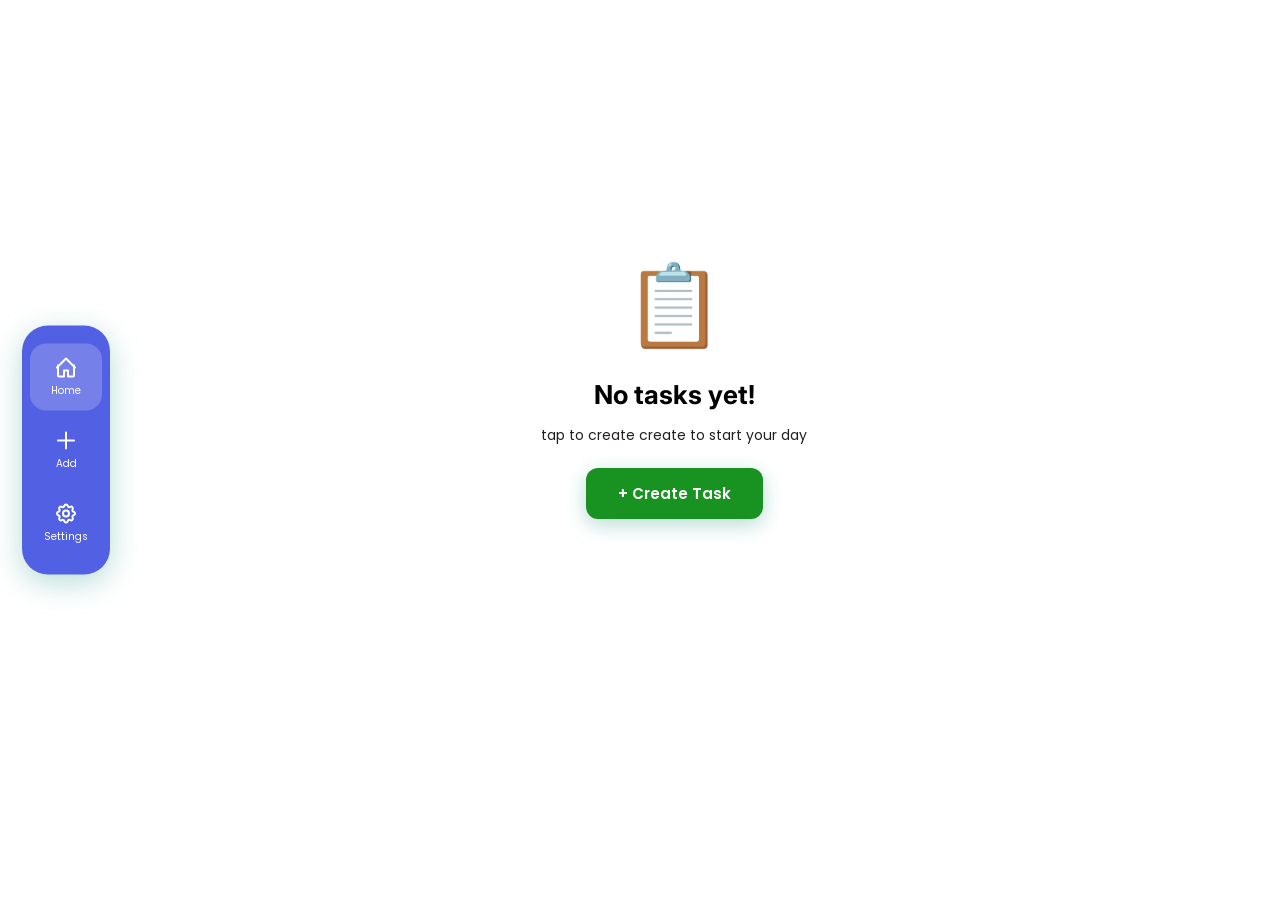
==== Index.html @ 66a66967 "Fix formatting of google-site-verification meta tag" ====
<!doctype html>
<html lang="en">
  <head>
    <meta charset="UTF-8">
    <meta name="viewport" content="width=device-width,initial-scale=1.0">
    <title>ReFocusGen- Organize Tasks. Stay Focused.</title>
    <link rel="preconnect" href="https://fonts.googleapis.com">
    <link rel="preconnect" href="https://fonts.gstatic.com" crossorigin>
    <link href="https://fonts.googleapis.com/css2?family=Inter:ital,opsz,wght@0,14..32,100..900;1,14..32,100..900&family=Poppins:ital,wght@0,100;0,200;0,300;0,400;0,500;0,600;0,700;0,800;0,900;1,100;1,200;1,300;1,400;1,500;1,600;1,700;1,800;1,900&display=swap" rel="stylesheet">
    <meta name="description" content="ReFocusGen is a smart productivity and focus management app that helps you organize tasks, track progress, and stay focused with powerful tools and analytics.">
    <meta name="keywords" content="productivity app, task manager, focus timer, study planner, productivity dashboard, to-do app">
 <link rel="icon" type="image/png" sizes="64x64" href="assets/ReFocusGen.png">
<meta name="author" content="Syed Aayan Islam">
  <meta name="google-site-verification" content="lUFioAUQ8ghsBhZrG5ravyhRJAO_spdpukRFwXbaTaU" />

    <link rel="stylesheet" href="Style.css">
  </head>
  <body class="home-page">

    <nav class="navbar">
      <a href="Index.html" class="navbar-link">
        <svg xmlns="http://www.w3.org/2000/svg" width="22" height="22" fill="none" viewBox="0 0 24 24" stroke="currentColor" stroke-width="2">
          <path stroke-linecap="round" stroke-linejoin="round" d="M3 12L12 3l9 9M4 10v10a1 1 0 001 1h5v-6h4v6h5a1 1 0 001-1V10" />
        </svg>
        <span>Home</span>
      </a>
      <a href="Add.html" class="navbar-link">
        <svg xmlns="http://www.w3.org/2000/svg" width="22" height="22" fill="none" viewBox="0 0 24 24" stroke="currentColor" stroke-width="2">
          <path stroke-linecap="round" stroke-linejoin="round" d="M12 4v16m8-8H4" />
        </svg>
        <span>Add</span>
      </a>
      <a href="Settings.html" class="navbar-link">
        <svg xmlns="http://www.w3.org/2000/svg" width="22" height="22" fill="none" viewBox="0 0 24 24" stroke="currentColor" stroke-width="2">
          <path stroke-linecap="round" stroke-linejoin="round" d="M10.325 4.317c.426-1.756 2.924-1.756 3.35 0a1.724 1.724 0 002.573 1.066c1.543-.94 3.31.826 2.37 2.37a1.724 1.724 0 001.065 2.572c1.756.426 1.756 2.924 0 3.35a1.724 1.724 0 00-1.066 2.573c.94 1.543-.826 3.31-2.37 2.37a1.724 1.724 0 00-2.572 1.065c-.426 1.756-2.924 1.756-3.35 0a1.724 1.724 0 00-2.573-1.066c-1.543.94-3.31-.826-2.37-2.37a1.724 1.724 0 00-1.065-2.572c-1.756-.426-1.756-2.924 0-3.35a1.724 1.724 0 001.066-2.573c-.94-1.543.826-3.31 2.37-2.37.996.608 2.296.07 2.572-1.065z" />
          <path stroke-linecap="round" stroke-linejoin="round" d="M15 12a3 3 0 11-6 0 3 3 0 016 0z" />
        </svg>
        <span>Settings</span>
      </a>
    </nav>

    <div id="empty-home" class="empty-state" style="display:none;">
      <div class="empty-icon">📋</div>
      <h3 class="big">No tasks yet!</h3>
      <p class="war">tap to create create to start your day</p>
      <a href="Add.html">
        <button class="add-btn-empty">+ Create Task</button>
      </a>
    </div>

    <div id="mainContent" style="display:none;">
      <h2 class="home-title">Dashboard</h2>

      <div class="dash-filter-row">
        <select id="filterPriority" class="dash-filter-select" onchange="renderDashboard()">
          <option value="">All Priorities</option>
          <option value="easy">🟢 Easy</option>
          <option value="medium">🟡 Medium</option>
          <option value="hard">🔴 Hard</option>
          <option value="important">⭐ Important</option>
        </select>
        <select id="filterCategory" class="dash-filter-select" onchange="renderDashboard()">
          <option value="">All Categories</option>
          <option value="Education">🎓 Education</option>
          <option value="Personal">🏠 Personal</option>
          <option value="Work">💼 Work</option>
          <option value="other">📌 Other</option>
        </select>
      </div>

      <div class="dash-section">
        <div class="dash-section-title">Overall Progress</div>
        <div class="dash-main-row">
          <div class="dash-circle-wrap main-circle">
            <div id="overallDonut"></div>
            <div class="dash-circle-label">All Tasks</div>
            <div id="overallDetail" class="evedetail"></div>
          </div>
          <div class="dash-circle-wrap main-circle">
            <div id="todayDonut"></div>
            <div class="dash-circle-label">Today</div>
            <div id="todayDetail" class="dash-detail"></div>
          </div>
        </div>
      </div>

      <div class="dash-section">
        <div class="dash-section-title">By Priority</div>
        <div class="dash-grid" id="priorityGrid"></div>
      </div>

      <div class="dash-section">
        <div class="dash-section-title">By Category</div>
        <div class="dash-grid" id="categoryGrid"></div>
      </div>
      <div class="dash-legend">
        <span class="legend-dot" style="background:#4caf50;"></span> Completed
        <span class="legend-dot" style="background:#ef5350; margin-left:14px;"></span> Overdue
        <span class="legend-dot"></span> Pending
      </div>
    </div>

    <script src="Script.js" defer></script>
  </body>
</html>
---- Style.css ----
* {
  box-sizing: border-box;
  margin: 0;
  padding: 0;
}

body {
  font-size: 14px;
  font-family: 'Poppins', sans-serif;
}
.navbar {
  display: flex;
  align-items: center;
  flex-direction: row;
  justify-content: space-around;
  position: fixed;
  bottom: 20px;
  right: 20px;
  left: 20px;
  height: 64px;
  background-color:#5261e3 ;
  border-radius: 22px;
  box-shadow: 0 8px 30px rgba(75, 168, 153, 0.4);
  padding: 0 10px;
  z-index: 100;
}

.navbar-link {
  display: flex;
  flex-direction: column;
  align-items: center;
  text-decoration: none;
  color: white;
  font-size: 11px;
  font-family: 'Poppins', sans-serif;
  gap: 3px;
  padding: 8px 16px;
  border-radius: 14px;
  transition: all 0.2s ease;
}

.navbar-link:hover,
.navbar-link.active {
  color:white;
  background: rgba(255, 255, 255, 0.2);
}

.navbar-link svg {
  width: 22px;
  height: 22px;
}

.home-page {
  background-color: white;
  min-height: 100vh;
  padding: 30px 20px 100px;
}

.home-title {
  font-family: 'Inter', sans-serif;
  font-size: 26px;
  font-weight: 700;
  color: black;
  margin-bottom: 16px;
  text-align: center;
}
.empty-state {
  display: flex;
  flex-direction: column;
  align-items: center;
  justify-content: center;
  text-align: center;
  padding: 60px 30px 120px;
  min-height: 80vh;
  gap: 14px;
}

.empty-icon {
  font-size: 80px;
  animation: float 3s ease-in-out infinite;
}

@keyframes float {
  0%, 100% { transform: translateY(0); }
  50% { transform: translateY(-10px); }
}
.empty-img {
  object-fit: contain;
  width: 100%;
  max-width: 280px;
  height: 200px;
}
.big {
  font-family: 'Inter', sans-serif;
  font-size: 24px;
  font-weight: 700;
  color:black ;
}

.war {
  font-family: 'Poppins', sans-serif;
  font-size: 14px;
  color: #231f1f;
  max-width: 280px;
  line-height: 1.6;
}

.add-btn-empty {
  background-color: #189322;
  color: white;
  border: none;
  border-radius: 12px;
  font-family: 'Poppins', sans-serif;
  font-size: 15px;
  font-weight: 600;
  padding: 14px 32px;
  cursor: pointer;
  margin-top: 8px;
  box-shadow: 0 6px 20px rgba(75, 168, 153, 0.4);
  transition: all 0.2s ease;
}

.add-btn-empty:hover {
  transform: scale(1.10);
  box-shadow: 0 10px 30px rgba(75, 168, 153, 0.5);
}
.dash-filter-row {
  display: flex;
  gap: 8px;
  margin-bottom: 16px;
}
.dash-filter-select {
  flex: 1;
  padding: 10px 12px;
  border-radius: 12px;
  border: 2px solid #d0ecea;
  background: #ffffff;
  font-family: 'Poppins', sans-serif;
  font-size: 13px;
  color: #1a3a38;
  outline: none;
  cursor: pointer;
  appearance: none;
  -webkit-appearance: none;
  background-image: url("data:image/svg+xml,%3Csvg xmlns='http://www.w3.org/2000/svg' width='14' height='14' fill='none' viewBox='0 0 24 24' stroke='%234ba899'%3E%3Cpath stroke-linecap='round' stroke-linejoin='round' stroke-width='2' d='M19 9l-7 7-7-7'/%3E%3C/svg%3E");
  background-repeat: no-repeat;
  background-position: right 10px center;
  padding-right: 30px;
  transition: border-color 0.2s;
}
.dash-filter-select:focus {
  border-color: #4ba899;
}
.dash-section {
  background: #ffffff;
  border-radius: 20px;
  padding: 18px 16px 20px;
  margin-bottom: 16px;
  box-shadow: 0 4px 20px rgba(0,0,0,0.06);
}

.dash-section-title {
  font-family: 'Inter', sans-serif;
  font-size: 13px;
  font-weight: 700;
  color: black;
  text-transform: uppercase;
  letter-spacing: 1px;
  margin-bottom: 16px;
}

.dash-main-row {
  display: flex;
  justify-content: space-around;
  align-items: flex-start;
  gap: 10px;
}
.dash-grid {
  display: grid;
  grid-template-columns: 1fr 1fr;
  gap: 14px;
}
.dash-grid.dash-grid-single {
  grid-template-columns: 1fr;
  max-width: 160px;
  margin: 0 auto;
}
.dash-circle-wrap {
  display: flex;
  flex-direction: column;
  align-items: center;
  gap: 6px;
}
.dash-circle-wrap svg {
  display: block;
}
.dash-circle-label {
  font-family: 'Poppins', sans-serif;
  font-size: 13px;
  font-weight: 600;
  color: #1a3a38;
  text-align: center;
}
.evedetail {
  display: flex;
  flex-direction: column;
  align-items: center;
  gap: 2px;
}
.detail-done {
  font-family: 'Poppins', sans-serif;
  font-size: 11px;
  font-weight: 600;
  color: #4caf50;
}
.detail-overdue {
  font-family: 'Poppins', sans-serif;
  font-size: 11px;
  font-weight: 600;
  color:#b01717 ;
}
.detail-left {
  font-family: 'Poppins', sans-serif;
  font-size: 11px;
  font-weight: 600;
  color: #ff9800;
}

.detail-none {
  font-family: 'Poppins', sans-serif;
  font-size: 11px;
  color: #bbb;
}

.dash-legend {
  display: flex;
  align-items: center;
  justify-content: center;
  font-family: 'Poppins', sans-serif;
  font-size: 12px;
  color: #6b8e8b;
  gap: 6px;
  margin-top: 4px;
  margin-bottom: 8px;
}

.legend-dot {
  display: inline-block;
  width: 10px;
  height: 10px;
  border-radius: 50%;
  background:#ff9800; 
  margin-left:14px;
}
.task-container {
  display: flex;
  flex-direction: column;
  gap: 14px;
  border: 2px soild black;
}
.card-task {
  background: #ffffff;
  border-radius: 18px;
  padding: 18px 20px;
  display: flex;
  flex-direction: column;
  gap: 10px;
  box-shadow: 0 4px 20px rgba(0, 0, 0, 0.07);
  border-left: 5px solid #4ba899;
  transition: box-shadow 0.2s ease;
}

.card-task:hover {
  box-shadow: 0 8px 30px rgba(0, 0, 0, 0.13);
}

.taskh {
  font-family: 'Inter', sans-serif;
  font-size: 16px;
  font-weight: 700;
  color: #1a3a38;
  text-transform: uppercase;
  letter-spacing: 0.5px;
  border-bottom: 2px solid #064b29;
  padding-bottom: 8px;
  text-align: center;
}

.details-html {
  display: flex;
  flex-direction: column;
  gap: 4px;
}

.taskother,
.category-tag {
  font-family: 'Poppins', sans-serif;
  font-size: 13px;
  color: #5a7a78;
}

.task-fade {
  opacity: 0.6;
  filter: grayscale(30%);
  border-left-color: #4caf50;
}

.tick-mark {
  color: #4caf50;
  margin-right: 6px;
  font-size: 1rem;
  font-weight: bold;
}
.done {
  background: linear-gradient(to right, #4caf50, #056b0e);
  color: white;
  border: none;
  padding: 7px 14px;
  border-radius: 8px;
  cursor: pointer;
  font-family: 'Poppins', sans-serif;
  font-size: 13px;
  transition: all 0.2s ease;
}

.done:hover { transform: scale(1.05); box-shadow: 0 4px 15px rgba(76,175,80,0.4); }

.edit {
  background: linear-gradient(to left, #2935f8, #0d1c74);
  color: white;
  border: none;
  padding: 7px 14px;
  border-radius: 8px;
  cursor: pointer;
  font-family: 'Poppins', sans-serif;
  font-size: 13px;
  transition: all 0.2s ease;
}

.edit:hover { transform: scale(1.05); box-shadow: 0 4px 15px rgba(41,53,248,0.4); }

.delete {
  background: linear-gradient(to top, #ef5350, #c62828);
  color: white;
  border: none;
  padding: 7px 14px;
  border-radius: 8px;
  cursor: pointer;
  font-family: 'Poppins', sans-serif;
  font-size: 13px;
  transition: all 0.2s ease;
}

.delete:hover { transform: scale(1.05); box-shadow: 0 4px 15px rgba(239,83,80,0.4); }

.schedule {
  background:linear-gradient(to bottom,#88d26e,#ec906f,#eda5df);
  min-height: 100vh;
  display: flex;
  flex-direction: column;
  align-items: center;
  padding: 30px 20px 120px;
}

.add-page-wrapper {
  width: 100%;
  max-width: 420px;
}

.add-header {
  text-align: center;
  margin-bottom: 24px;
}

.add-header-icon {
  font-size: 48px;
  margin-bottom: 8px;
}

.add-title {
  font-family: 'Inter', sans-serif;
  color: white;
  font-size: 24px;
  font-weight: 700;
  text-transform: uppercase;
  letter-spacing: 1px;
  text-shadow: 0 2px 8px rgba(0,0,0,0.15);
}

.add-subtitle {
  font-family: 'Poppins', sans-serif;
  color: rgba(255,255,255,0.8);
  font-size: 13px;
  margin-top: 4px;
}

.input-group {
  background: rgba(255, 255, 255, 0.15);
  backdrop-filter: blur(12px);
  -webkit-backdrop-filter: blur(12px);
  border: 1px solid rgba(255, 255, 255, 0.3);
  padding: 24px 22px;
  border-radius: 24px;
  display: flex;
  flex-direction: column;
  gap: 4px;
  box-shadow: 0 8px 32px rgba(0,0,0,0.12);
}

.form {
  display: flex;
  flex-direction: column;
  gap: 7px;
  margin-bottom: 16px;
}
.form label {
  color: white;
  font-size: 13px;
  font-weight: 600;
  font-family: 'Poppins', sans-serif;
  display: flex;
  align-items: center;
  gap: 6px;
}
.label-icon { font-size: 15px; }
#taskwork,
#time {
  width: 100%;
  padding: 12px 14px;
  border-radius: 12px;
  border: 2px solid rgba(255,255,255,0.4);
  background: #ececec;
  font-family: 'Poppins', sans-serif;
  font-size: 14px;
  color: #333;
  outline: none;
  transition: all 0.2s ease;
}
#taskwork:focus,
#time:focus {
  border-color: #4ba899;
  background: #ffffff;
  box-shadow: 0 0 0 3px rgba(75, 168, 153, 0.2);
}
#taskwork::placeholder { 
  color: #aaa; }
.tasklevel,
.worktype {
  width: 100%;
  padding: 12px 14px;
  border-radius: 12px;
  background: rgba(255,255,255,0.9);
  border: 2px solid rgba(255,255,255,0.4);
  font-family: 'Poppins', sans-serif;
  font-size: 14px;
  color: #333;
  outline: none;
  cursor: pointer;
  appearance: none;
  -webkit-appearance: none;
  background-image: url("data:image/svg+xml,%3Csvg xmlns='http://www.w3.org/2000/svg' width='16' height='16' fill='none' viewBox='0 0 24 24' stroke='%23666'%3E%3Cpath stroke-linecap='round' stroke-linejoin='round' stroke-width='2' d='M19 9l-7 7-7-7'/%3E%3C/svg%3E");
  background-repeat: no-repeat;
  background-position: right 12px center;
  padding-right: 36px;
  transition: all 0.2s ease;
}
.tasklevel:focus,
.worktype:focus {
  border-color: #4ba899;
  background-color: #ffffff;
  box-shadow: 0 0 0 3px rgba(75, 168, 153, 0.2);
}
.create-btn {
  display: flex;
  justify-content: center;
  margin-top: 8px;
}
.add-task-btn {
  display: flex;
  align-items: center;
  gap: 8px;
  padding: 14px 36px;
  border: none;
  border-radius: 50px;
  background-color: white;
  color: #2a7a72;
  font-family: 'Poppins', sans-serif;
  font-size: 15px;
  font-weight: 700;
  cursor: pointer;
  box-shadow: 0 6px 20px rgba(0,0,0,0.15);
  transition: all 0.25s ease;
  position: relative;
  overflow: hidden;
}

.add-task-btn::before {
  content: '';
  position: absolute;
  inset: -2px;
  border-radius: 52px;
  background: linear-gradient(to left, #4ba899, #c47834);
  z-index: -1;
}

.add-task-btn:hover { transform: translateY(-2px); box-shadow: 0 10px 30px rgba(0,0,0,0.2); }
.add-task-btn:active { transform: translateY(0); }

.btn-icon { font-size: 20px; font-weight: 700; line-height: 1; }
.taskpreview {
  margin-top: 28px;
  display: flex;
  flex-direction: column;
  gap: 14px;
  padding-bottom: 80px;
  width: 100%;
  max-width: 420px;
}
.preview-card { 
  border-left-color: #e4b27c; }

.preview-empty {
  text-align: center;
  color: rgba(255,255,255,0.7);
  font-family: 'Poppins', sans-serif;
  font-size: 14px;
  padding: 20px;
  background: rgba(255,255,255,0.1);
  border-radius: 14px;
  border: 1px dashed rgba(255,255,255,0.4);
}
.focus-mode-btn {
  position: fixed;
  top: 18px;
  right: 18px;
  z-index: 90;
  display: flex;
  align-items: center;
  gap: 6px;
  padding: 10px 16px;
  background: #868686;
  backdrop-filter: blur(10px);
  -webkit-backdrop-filter: blur(10px);
  border:2px solid #e2df8c;
  border-radius: 50px;
  color: #cccf77;
  font-family: 'Poppins', sans-serif;
  font-size: 13px;
  font-weight: 600;
  cursor: pointer;
  box-shadow: 0 4px 16px rgba(0,0,0,0.15);
  transition: all 0.2s ease;
}

.focus-mode-btn:hover {
  background: rgba(255,255,255,0.35);
  transform: translateY(-1px);
  color:#f2c4c1 ;
}

.focus-overlay {
  position: fixed;
  inset: 0;
  background: rgba(0,0,0,0.6);
  backdrop-filter: blur(6px);
  display: flex;
  align-items: center;
  justify-content: center;
  z-index: 200;
  padding: 20px;
}

.focus-setup-card {
  background: #ffffff;
  border-radius: 28px;
  padding: 32px 28px;
  width: 100%;
  max-width: 360px;
  position: relative;
  box-shadow: 0 20px 60px rgba(0,0,0,0.3);
}

.focus-close-btn {
  position: absolute;
  top: 16px;
  right: 16px;
  background: #f0f0f0;
  border: none;
  border-radius: 50%;
  width: 34px;
  height: 34px;
  font-size: 16px;
  cursor: pointer;
  display: flex;
  align-items: center;
  justify-content: center;
  color: #555;
  transition: background 0.2s;
}

.focus-close-btn:hover { background: #e0e0e0; }

.focus-setup-icon {
  font-size: 48px;
  text-align: center;
  margin-bottom: 8px;
}

.focus-setup-title {
  font-family: 'Inter', sans-serif;
  font-size: 22px;
  font-weight: 700;
  color: #1a3a38;
  text-align: center;
  margin-bottom: 4px;
}

.focus-setup-sub {
  font-family: 'Poppins', sans-serif;
  font-size: 13px;
  color: #888;
  text-align: center;
  margin-bottom: 24px;
}

.focus-form {
  display: flex;
  flex-direction: column;
  gap: 12px;
}

.focus-label {
  font-family: 'Poppins', sans-serif;
  font-size: 12px;
  font-weight: 700;
  color: #4ba899;
  text-transform: uppercase;
  letter-spacing: 0.8px;
}

.focus-select,
.focus-input {
  width: 100%;
  padding: 11px 14px;
  border-radius: 12px;
  border: 2px solid #d0ecea;
  font-family: 'Poppins', sans-serif;
  font-size: 14px;
  color: #1a3a38;
  outline: none;
  background: #f8fffe;
  transition: border-color 0.2s;
}

.focus-select:focus,
.focus-input:focus { border-color: #4ba899; }

.focus-presets {
  display: flex;
  gap: 8px;
}

.focus-preset {
  flex: 1;
  padding: 9px 0;
  border-radius: 10px;
  border: 2px solid #d0ecea;
  background: #f8fffe;
  font-family: 'Poppins', sans-serif;
  font-size: 13px;
  font-weight: 600;
  color: #4ba899;
  cursor: pointer;
  transition: all 0.2s;
}

.focus-preset.active,
.focus-preset:hover {
  background: #4ba899;
  border-color: #4ba899;
  color: white;
}

.focus-sound-label {
  display: flex;
  align-items: center;
  gap: 10px;
  font-family: 'Poppins', sans-serif;
  font-size: 14px;
  color: #1a3a38;
  cursor: pointer;
  padding: 10px 14px;
  border-radius: 12px;
  background: #f8fffe;
  border: 2px solid #d0ecea;
}

.focus-sound-label input[type="checkbox"] {
  width: 18px;
  height: 18px;
  accent-color: #4ba899;
  cursor: pointer;
}

.focus-start-btn {
  width: 100%;
  padding: 15px;
  background: linear-gradient(to right, #4ba899, #2a7a72);
  color: white;
  border: none;
  border-radius: 14px;
  font-family: 'Poppins', sans-serif;
  font-size: 15px;
  font-weight: 700;
  cursor: pointer;
  box-shadow: 0 6px 20px rgba(75,168,153,0.4);
  transition: all 0.2s ease;
  margin-top: 4px;
}

.focus-start-btn:hover { transform: translateY(-2px); box-shadow: 0 10px 30px rgba(75,168,153,0.5); }

.focus-screen {
  position: fixed;
  inset: 0;
  background: linear-gradient(to bottom,#113e2d,#0d4415);
  display: flex;
  align-items: center;
  justify-content: center;
  z-index: 300;
  flex-direction: column;
}

.focus-screen-inner {
  display: flex;
  flex-direction: column;
  align-items: center;
  gap: 14px;
  padding: 40px 30px 100px;
  width: 100%;
  max-width: 380px;
  text-align: center;
}

.focus-stop-btn {
  position: fixed;
  top: 20px;
  right: 20px;
  background: rgba(255,255,255,0.15);
  border: 1px solid rgba(255,255,255,0.3);
  color: white;
  border-radius: 50px;
  padding: 10px 18px;
  font-family: 'Poppins', sans-serif;
  font-size: 13px;
  font-weight: 600;
  cursor: pointer;
  transition: background 0.2s;
}

.focus-stop-btn:hover { background: rgba(255,255,255,0.25); }

.focus-screen-emoji { font-size: 40px; }

.focus-screen-title {
  font-family: 'Inter', sans-serif;
  font-size: 22px;
  font-weight: 700;
  color: white;
  text-transform: uppercase;
  letter-spacing: 1px;
}

.focus-screen-meta {
  font-family: 'Poppins', sans-serif;
  font-size: 13px;
  color: rgba(255,255,255,0.6);
}

.focus-ring-wrap { margin: 8px 0; }

.focus-percent-text {
  font-family: 'Poppins', sans-serif;
  font-size: 14px;
  font-weight: 600;
  color: rgba(255,255,255,0.85);
  letter-spacing: 0.5px;
}

.focus-bar-outer {
  width: 100%;
  height: 10px;
  background: rgba(255,255,255,0.15);
  border-radius: 10px;
  overflow: hidden;
}

.focus-bar-inner {
  height: 100%;
  width: 0%;
  background: linear-gradient(to top, #4ba899, #4caf50);
  border-radius: 10px;
  transition: width 1s linear;
}

.focus-bar-labels {
  display: flex;
  justify-content: space-between;
  width: 100%;
  font-family: 'Poppins', sans-serif;
  font-size: 12px;
  font-weight: 600;
}

.settings-page {
  background: white;
  min-height: 100vh;
  padding: 30px 20px 120px;
}

.settings-content {
  max-width: 380px;
  margin: 0 auto;
  text-align: center;
}

.settings-title {
  font-family: 'Inter', sans-serif;
  font-size: 26px;
  font-weight: 700;
  color: #1a3a38;
  margin-bottom: 6px;
}

.settings-sub {
  font-family: 'Poppins', sans-serif;
  font-size: 13px;
  color: #6b8e8b;
  margin-bottom: 28px;
}

.settings-card {
  background: white;
  border-radius: 20px;
  padding: 20px;
  box-shadow: 0 4px 20px rgba(0,0,0,0.07);
  margin-bottom: 16px;
  text-align: left;
}

.settings-card-header {
  display: flex;
  align-items: center;
  gap: 10px;
  margin-bottom: 6px;
}

.settings-card-icon { font-size: 22px; }

.settings-card-label {
  font-family: 'Inter', sans-serif;
  font-size: 16px;
  font-weight: 700;
  color: #1a3a38;
}

.settings-card-desc {
  font-family: 'Poppins', sans-serif;
  font-size: 12px;
  color: #888;
  margin-bottom: 14px;
}
.theme-toggle-row {
  display: flex;
  gap: 10px;
}

.theme-btn {
  flex: 1;
  padding: 12px;
  border-radius: 12px;
  border: 2px solid #d0ecea;
  font-family: 'Poppins', sans-serif;
  font-size: 14px;
  font-weight: 600;
  cursor: pointer;
  transition: all 0.2s ease;
}

.theme-btn-light {
  background: #f8fffe;
  color: #1a3a38;
}

.theme-btn-dark {
  background: #f8fffe;
  color: #1a3a38;
}

.theme-btn.active.theme-btn-light {
  background-color: #dedbdb;
  border-color: #4ba899;
  color: #2a7a72;
}

.theme-btn.active.theme-btn-dark {
  background: linear-gradient(to bottom, #1a3a38, #0d2b28);
  border-color: #1a3a38;
  color: white;
}

.clear-btn {
  width: 100%;
  padding: 13px;
  background: linear-gradient(to bottom, #ef5350, #c62828);
  color: white;
  border: none;
  border-radius: 12px;
  font-family: 'Poppins', sans-serif;
  font-size: 14px;
  font-weight: 600;
  cursor: pointer;
  transition: all 0.2s ease;
}

.clear-btn:hover { transform: translateY(-1px); box-shadow: 0 6px 20px rgba(239,83,80,0.4); }

.toast {
  position: fixed;
  top: 30px;
  left: 50%;
  transform: translateX(-50%) translateY(-60px);
  background: #333;
  color: white;
  padding: 12px 24px;
  border-radius: 12px;
  font-family: 'Poppins', sans-serif;
  font-size: 14px;
  font-weight: 500;
  box-shadow: 0 8px 24px rgba(0,0,0,0.2);
  z-index: 999;
  transition: transform 0.3s ease;
  white-space: nowrap;
}

.toast.toast-show { transform: translateX(-50%) translateY(0); }
.toast.toast-success { background: linear-gradient(135deg, #4ba899, #38847c); }
.toast.toast-error { background: linear-gradient(135deg, #ef5350, #c62828); 
}

.task-overdue {
  border-left-color: #b01717  !important;
  background: white !important;
  box-shadow: 0 4px 20px rgba(239, 83, 80, 0.15) !important;
}

.overdue-badge {
  display: inline-block;
  background: #ef5350;
  color: white;
  font-size: 9px;
  font-weight: 700;
  letter-spacing: 0.8px;
  padding: 2px 7px;
  border-radius: 20px;
  vertical-align: middle;
  margin-left: 6px;
  font-family: 'Poppins', san;
}

.task-time-bar-wrap {
  display: flex;
  align-items: center;
  gap: 8px;
  margin-top: 2px;
}
.task-time-bar-outer {
  flex: 1;
  height: 7px;
  background: #e8f0ee;
  border-radius: 10px;
  overflow: hidden;
}
.task-time-bar-inner {
  height: 100%;
  border-radius: 10px;
  transition: width 0.4s ease;
}
.tbar-ok     { 
  background: linear-gradient(90deg, #4caf50, #66bb6a);
}
.tbar-warn   {
  background: linear-gradient(90deg, #ff9800, #ffa726); 
}
.tbar-urgent { 
   background: linear-gradient(90deg, #ff5722,#b01717); 
}
.tbar-overdue { 
  background: transparent; width: 0 !important; }
.task-time-label {
  font-family: 'Poppins', sans-serif;
  font-size: 10px;
  font-weight: 700;
  white-space: nowrap;
  flex-shrink: 0;
}
.tbar-ok-text     { 
  color: #4caf50; 
}
.tbar-warn-text   { 
  color: #ff9800;
}
.tbar-urgent-text { 
  color: #ff5722; 
}
.tbar-overdue-text { 
  color: #b01717;
}
body.dark-mode.home-page {
  background: linear-gradient(160deg, #0d1f1e 0%, #122e2b 100%);
}

body.dark-mode .home-title,
body.dark-mode .big {
  color: #c8f0ed;
}
body.dark-mode .war {
  color: #7ab5b0;
}
body.dark-mode .dash-section {
  background: #1a2e2c;
  box-shadow: 0 4px 20px rgba(0,0,0,0.3);
}
body.dark-mode .dash-section-title { color:#4ba899; 
}

body.dark-mode .dash-circle-label { color:#c8f0ed; 
}

body.dark-mode .dash-filter-select {
  background: #1a2e2c;
  border-color: #2a4a46;
  color: #c8f0ed;
}
body.dark-mode .dash-legend { color: #7ab5b0;
}
body.dark-mode .detail-none { color: #4a6a68; 
}
body.dark-mode .add-btn-empty {
  box-shadow: 0 6px 20px rgba(75,168,153,0.2);
}
body.dark-mode.settings-page {
  background: linear-gradient(to top,#0b160e,#121118);
}

body.dark-mode .settings-title { color: #c8f0ed;
}
body.dark-mode .settings-sub   { color: #7ab5b0;
}
body.dark-mode .settings-card {
  background: #1a2e2c;
  box-shadow: 0 4px 20px rgba(0,0,0,0.3);
}
body.dark-mode .settings-card-label { color: #c8f0ed;
}
body.dark-mode .settings-card-desc  { color: #5a8a88;
}

body.dark-mode .theme-btn {
  background: #122e2b;
  border-color: #2a4a46;
  color: #c8f0ed;
}
body.dark-mode .card-task {
  background: #1a2e2c;
  box-shadow: 0 4px 20px rgba(0,0,0,0.2);
}
body.dark-mode .task-overdue {
  background: linear-gradient(135deg, #3a1212, #2e0e0e) !important;
  box-shadow: 0 4px 20px rgba(239, 83, 80, 0.2) !important;
}
body.dark-mode .task-time-bar-outer {
  background: #2a4a46;
}

body.dark-mode .taskh { 
  color: #c8f0ed; border-bottom-color: #2a4a46;
  }
body.dark-mode .taskother,
body.dark-mode .category-tag { 
color: #7ab5b0; 
}
body.dark-mode .focus-setup-card {
  background: #1a2e2c;
}

body.dark-mode .focus-setup-title { color: #c8f0ed; 
}
body.dark-mode .focus-select,
body.dark-mode .focus-input {
  background: #122e2b;
  border-color: #2a4a46;
  color: #c8f0ed;
}
body.dark-mode .focus-preset {
  background: #122e2b;
  border-color: #2a4a46;
  color: #4ba899;
}
body.dark-mode .focus-sound-label {
  background: #122e2b;
  border-color: #2a4a46;
  color: #c8f0ed;
}
body.dark-mode .focus-close-btn {
  background: #2a4a46;
  color: #c8f0ed;
}
body.dark-mode .navbar {
  background: linear-gradient(135deg, #2a6a62, #1e4e48);
}
body.dark-mode.schedule {
  background:linear-gradient(to bottom,#141c1f,#1a281c) ;
}
@media (min-width: 481px) {
  .home-page      { padding: 36px 32px 110px; }
  .schedule       { padding: 36px 32px 120px; }
  .settings-page  { padding: 36px 32px 120px; }

  .home-title   { font-size: 30px; }
  .add-title    { font-size: 27px; }
  .settings-title { font-size: 28px; }
  .big          { font-size: 26px; }
  .settings-content  { max-width: 500px; }
  .add-page-wrapper  { max-width: 500px; }
  .taskpreview       { max-width: 500px; }

  .dash-main-row { gap: 20px; }
  .main-circle svg { width: 155px !important; height: 155px !important; }

  .taskpreview {
    display: grid;
    grid-template-columns: 1fr 1fr;
    gap: 14px;
  }
    .taskpreview .preview-empty { grid-column: 1 / -1; }

  .navbar {
    left: 30px;
    right: 30px;
  }
}

@media (min-width: 768px) {

  .navbar {
    flex-direction: column;
    justify-content: center;
    gap: 6px;
    bottom: auto;
    top: 50%;
    left: 16px;
    right: auto;
    transform: translateY(-50%);
    width: 80px;
    height: auto;
    padding: 18px 8px;
    border-radius: 26px;
  }
  .navbar-link {
    padding: 12px 6px;
    font-size: 10px;
    width: 100%;
    justify-content: center;
    border-radius: 16px;
  }
    .navbar-link svg { width: 24px; height: 24px; }
      .home-page      { padding: 44px 48px 60px 116px; }
  .schedule       { padding: 44px 48px 60px 116px; }
  .settings-page  { padding: 44px 48px 60px 116px; }
    .home-title     { font-size: 34px; margin-bottom: 22px; }
  .add-title      { font-size: 28px; }
  .settings-title { font-size: 30px; }
  #mainContent       { max-width: 960px; margin: 0 auto; }
  .settings-content  { max-width: 640px; }
    .main-circle svg {
    width: 170px !important;
    height: 170px !important;
  }
  .dash-grid .dash-circle-wrap svg {
    width: 118px !important;
    height: 118px !important;
  }
  .dash-circle-label { font-size: 14px; }
  .dash-section      { padding: 22px 24px 26px; }
  .dash-section-title { font-size: 14px; }

  .dash-grid {
    grid-template-columns: repeat(4, 1fr);
    gap: 18px;
  }
  .dash-grid.dash-grid-single {
    grid-template-columns: 1fr;
    max-width: 200px;
  }
    .dash-filter-row { gap: 14px; }
  .dash-filter-select { font-size: 14px; padding: 12px 14px; }
    .add-page-wrapper {
    display: grid;
    grid-template-columns: 420px 1fr;
    grid-template-rows: auto 1fr;
    column-gap: 36px;
    width: 100%;
    max-width: 900px;
    align-items: start;
  }
    .add-header   { grid-column: 1 / -1; }
  .input-group  { grid-column: 1; grid-row: 2; }
  .taskpreview  {
    grid-column: 2;
    grid-row: 2;
    margin-top: 0;
    max-width: none;
    display: flex;
    flex-direction: column;
    padding-bottom: 0;
  }
  .taskpreview .preview-empty { grid-column: unset; }
    .settings-cards-grid {
    display: grid;
    grid-template-columns: 1fr 1fr;
    gap: 16px;
  }
    .focus-screen-inner { max-width: 480px; padding: 50px 40px 80px; }
  .focus-ring-wrap svg { transform: scale(1.2); }
    .focus-setup-card { max-width: 440px; padding: 36px 36px; }
    .toast { left: calc(50% + 40px); }
}
@media (min-width: 1200px) {
  .navbar {
    left: 22px;
    width: 88px;
  }

  .home-page      { padding: 52px 64px 60px 132px; }
  .schedule       { padding: 52px 64px 60px 132px; }
  .settings-page  { padding: 52px 64px 60px 132px; }
  .home-title     { font-size: 38px; }
  .settings-title { font-size: 32px; }

  #mainContent      { max-width: 1160px; }
  .settings-content { max-width: 760px; }
  .main-circle svg {
    width: 200px !important;
    height: 200px !important;
  }
  .dash-grid .dash-circle-wrap svg {
    width: 138px !important;
    height: 138px !important;
  }
    .dash-circle-label  { font-size: 15px; }
  .dash-section       { padding: 26px 30px 30px; }
  .dash-grid          { gap: 22px; }
    .add-page-wrapper {
    grid-template-columns: 460px 1fr;
    max-width: 1060px;
  }
  .focus-setup-card   { max-width: 480px; }
  .focus-screen-inner { max-width: 540px; }
.toast { left: calc(50% + 44px); }
}
@media (min-width: 1600px) {
  .home-page      { padding: 60px 80px 60px 140px; }
  .schedule       { padding: 60px 80px 60px 140px; }
  .settings-page  { padding: 60px 80px 60px 140px; }
  .home-title   { font-size: 42px; }

  #mainContent  { max-width: 1400px; }

  .main-circle svg {
    width: 220px !important;
    height: 220px !important;
  }
  .dash-grid .dash-circle-wrap svg {
    width: 155px !important;
    height: 155px !important;
  }
  .dash-grid { gap: 28px; }

  .add-page-wrapper {
    grid-template-columns: 500px 1fr;
    max-width: 1200px;
  }
}
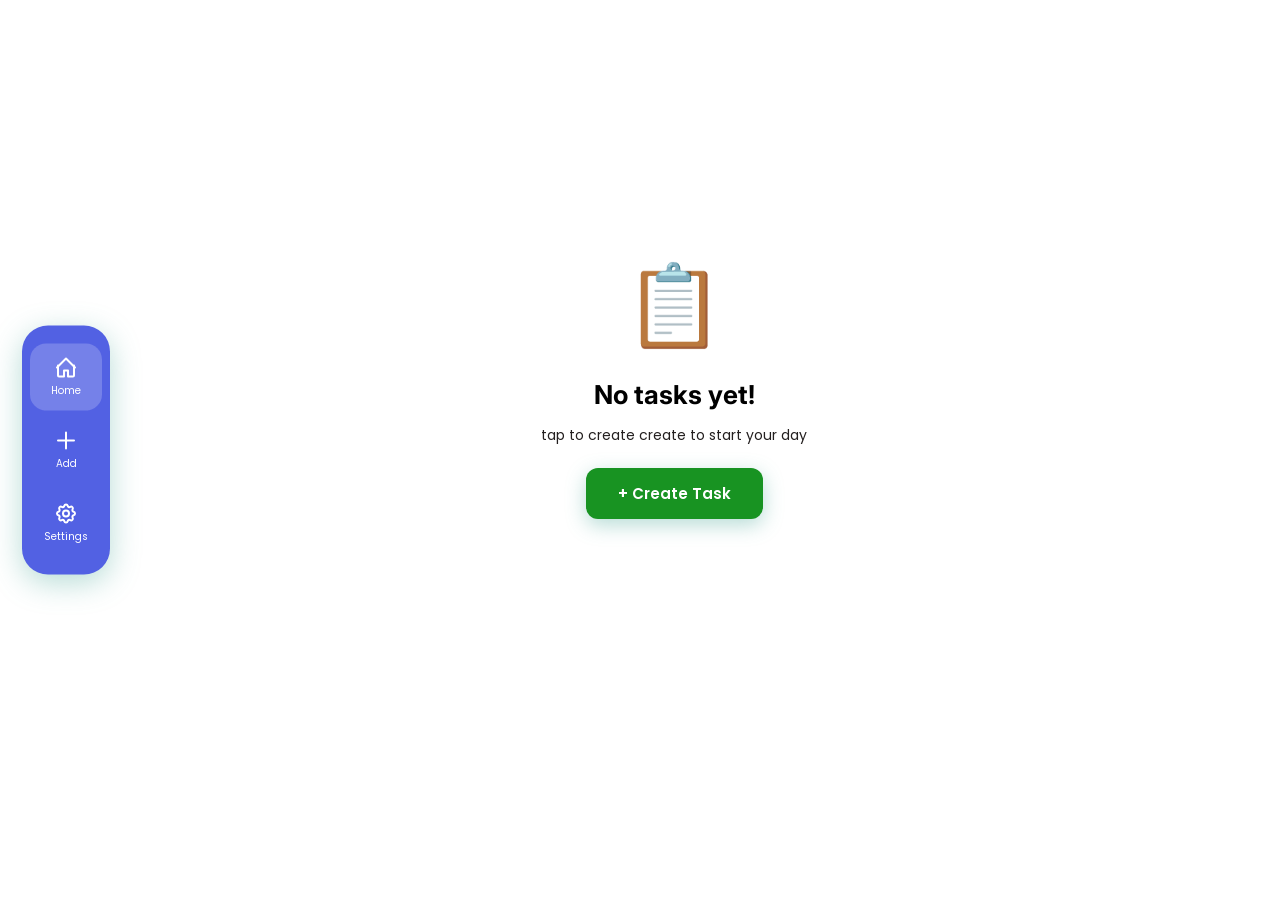
==== commit 21c25943: "Update Index.html" ====
--- a/Index.html
+++ b/Index.html
@@ -3,15 +3,24 @@
   <head>
     <meta charset="UTF-8">
     <meta name="viewport" content="width=device-width,initial-scale=1.0">
+    <!-- update -->
     <title>ReFocusGen- Organize Tasks. Stay Focused.</title>
     <link rel="preconnect" href="https://fonts.googleapis.com">
     <link rel="preconnect" href="https://fonts.gstatic.com" crossorigin>
     <link href="https://fonts.googleapis.com/css2?family=Inter:ital,opsz,wght@0,14..32,100..900;1,14..32,100..900&family=Poppins:ital,wght@0,100;0,200;0,300;0,400;0,500;0,600;0,700;0,800;0,900;1,100;1,200;1,300;1,400;1,500;1,600;1,700;1,800;1,900&display=swap" rel="stylesheet">
     <meta name="description" content="ReFocusGen is a smart productivity and focus management app that helps you organize tasks, track progress, and stay focused with powerful tools and analytics.">
     <meta name="keywords" content="productivity app, task manager, focus timer, study planner, productivity dashboard, to-do app">
- <link rel="icon" type="image/png" sizes="64x64" href="assets/ReFocusGen.png">
+
+ <!-- Google tag (gtag.js) -->
+<script async src="https://www.googletagmanager.com/gtag/js?id=G-CXLNLQGF17"></script>
+<script>
+  window.dataLayer = window.dataLayer || [];
+  function gtag(){dataLayer.push(arguments);}
+  gtag('js', new Date());
+
+  gtag('config', 'G-CXLNLQGF17');
+</script>
 <meta name="author" content="Syed Aayan Islam">
-  <meta name="google-site-verification" content="lUFioAUQ8ghsBhZrG5ravyhRJAO_spdpukRFwXbaTaU" />
 
     <link rel="stylesheet" href="Style.css">
   </head>
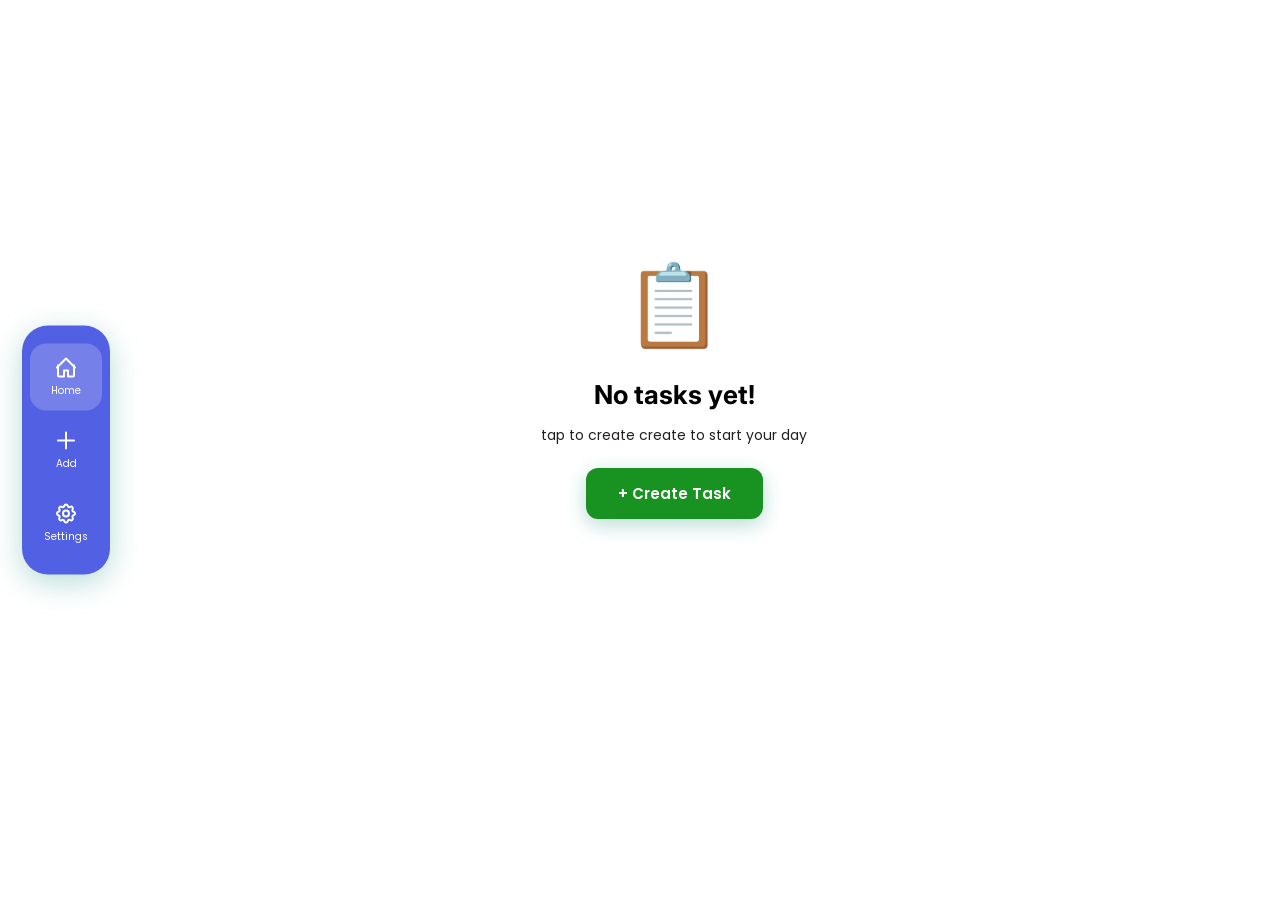
==== commit dfd66c9b: "Update Index.html" ====
--- a/Index.html
+++ b/Index.html
@@ -10,7 +10,7 @@
     <link href="https://fonts.googleapis.com/css2?family=Inter:ital,opsz,wght@0,14..32,100..900;1,14..32,100..900&family=Poppins:ital,wght@0,100;0,200;0,300;0,400;0,500;0,600;0,700;0,800;0,900;1,100;1,200;1,300;1,400;1,500;1,600;1,700;1,800;1,900&display=swap" rel="stylesheet">
     <meta name="description" content="ReFocusGen is a smart productivity and focus management app that helps you organize tasks, track progress, and stay focused with powerful tools and analytics.">
     <meta name="keywords" content="productivity app, task manager, focus timer, study planner, productivity dashboard, to-do app">
-
+     <link rel="icon" href="R.png" type="image/png">
  <!-- Google tag (gtag.js) -->
 <script async src="https://www.googletagmanager.com/gtag/js?id=G-CXLNLQGF17"></script>
 <script>
